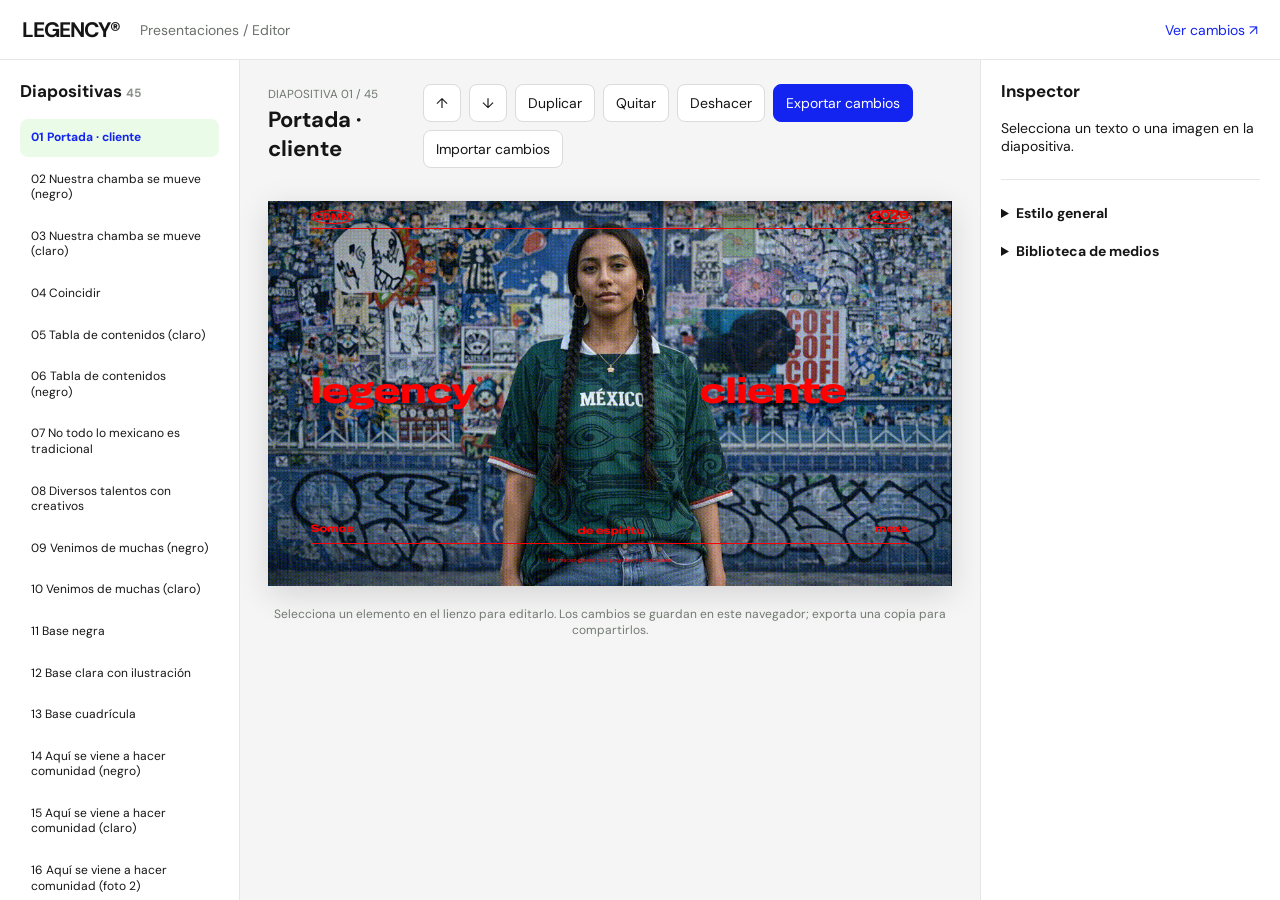
==== editor.html @ 99b6f5e7 "Publicar base de presentaciones Legency" ====
<!doctype html>
<html lang="es"><head><meta charset="utf-8"><meta name="viewport" content="width=device-width,initial-scale=1"><title>Editor · Legency Presentaciones</title><link rel="stylesheet" href="src/slide.css"><link rel="stylesheet" href="src/editor.css"></head>
<body><header><strong>LEGENCY®</strong><span>Presentaciones / Editor</span><a href="./?preview=1">Ver cambios ↗</a></header>
<main><aside><h1>Diapositivas <small id="count"></small></h1><nav id="slides"></nav></aside>
<section class="work"><div class="top"><div><small id="slide-no"></small><h2 id="slide-name"></h2></div><div class="actions"><button id="up" title="Subir esta diapositiva">↑</button><button id="down" title="Bajar esta diapositiva">↓</button><button id="duplicate">Duplicar</button><button id="remove">Quitar</button><button id="undo">Deshacer</button><button id="export">Exportar cambios</button><label class="button">Importar cambios<input id="import" type="file" accept="application/json" hidden></label></div></div><div id="canvas"></div><p class="hint">Selecciona un elemento en el lienzo para editarlo. Los cambios se guardan en este navegador; exporta una copia para compartirlos.</p></section>
<aside class="inspector"><h2>Inspector</h2><div id="fields"><p>Selecciona un texto o una imagen.</p></div><hr><details><summary>Estilo general</summary><div id="theme-fields"></div></details><details><summary>Biblioteca de medios</summary><div id="library"></div></details></aside></main>
<script type="module" src="src/editor.js"></script></body></html>
---- src/slide.css ----
/* Lienzo de diapositiva. Independiente del visor: también lo usan la vista general y las herramientas. */

.slide {
  position: relative;
  width: 100%;
  aspect-ratio: 16 / 9;
  overflow: hidden;
  container-type: inline-size;
  --pt: calc(100cqw / 720);
  color: var(--c-ink);
  isolation: isolate;
  font-kerning: normal;
  -webkit-font-smoothing: antialiased;
  text-rendering: geometricPrecision;
}

.slide .el {
  position: absolute;
  box-sizing: border-box;
  margin: 0;
}

/* Texto: seleccionable, nunca rasterizado. El texto puede rebasar su caja, como en el original. */
.slide .el-text {
  display: flex;
  flex-direction: column;
  justify-content: flex-start;
  overflow: visible;
  overflow-wrap: normal;
  font-synthesis: none;
}
.slide .el-text .txt { min-width: 0; }
.slide .mk {
  background: var(--mk-bg, var(--c-green));
  color: var(--mk-fg, inherit);
  padding: var(--mk-pad, 0 calc(var(--pt) * 1.2));
  -webkit-box-decoration-break: clone;
  box-decoration-break: clone;
}
.slide .acc { color: var(--acc, var(--c-green)); font-weight: var(--acc-w, inherit); }
.slide .txt p { margin: 0; }
.slide .txt p + p { margin-top: var(--pgap, 0); }
.slide .txt sup { font-size: 0.32em; vertical-align: 1.6em; line-height: 0; }
.slide .lf-bg, .slide .lf-text { grid-area: 1 / 1; }
.slide .txt:has(> .lf-bg) { display: grid; }
.slide .lf-bg, .slide .lf-bg .acc, .slide .lf-bg .mk { color: transparent; user-select: none; }
.slide .lf-text .line-fill { background: none; }
.slide .line-fill {
  background: var(--lf-bg);
  padding: 0 var(--lf-pad, calc(var(--pt) * 2));
  -webkit-box-decoration-break: clone;
  box-decoration-break: clone;
}

.slide .el-media { overflow: hidden; }
.slide .el-media img,
.slide .el-media video {
  display: block;
  width: 100%;
  height: 100%;
  user-select: none;
}
.slide .el-media.is-missing {
  display: grid;
  place-items: center;
  text-align: center;
  background:
    repeating-linear-gradient(135deg, rgb(255 255 255 / 0.06) 0 calc(var(--pt) * 6), transparent 0 calc(var(--pt) * 12)),
    #2a2a2a;
  color: #bdbdbd;
  font: 400 calc(var(--pt) * 9) / 1.3 var(--f-sans);
  align-content: var(--missing-align, center);
  padding-block: calc(var(--pt) * 14);
  outline: calc(var(--pt) * 1) dashed #6b6b6b;
  outline-offset: calc(var(--pt) * -6);
}
.slide .el-media.is-missing b { color: #fff; font-weight: 700; }

.slide .el-link { position: absolute; inset: 0; }
.slide .el-link:focus-visible { outline: 2px solid var(--c-green); outline-offset: 2px; }
---- src/editor.css ----
@import url('https://fonts.googleapis.com/css2?family=DM+Sans:wght@400;500;600;700&display=swap');
*{box-sizing:border-box}body{margin:0;background:#f4f5f4;color:#151515;font:14px 'DM Sans',sans-serif}button,.button,input,textarea,select{font:inherit}button,.button{cursor:pointer;border:1px solid #d9dcd9;border-radius:8px;padding:9px 12px;background:#fff;color:#151515}button:hover,.button:hover{border-color:#1424f0}header{height:60px;display:flex;align-items:center;gap:20px;padding:0 22px;background:#fff;border-bottom:1px solid #e4e7e4}header strong{font-size:21px;letter-spacing:-1px}header span{color:#6b706b}header a{margin-left:auto;color:#1424f0;text-decoration:none}main{display:grid;grid-template-columns:240px minmax(0,1fr) 300px;min-height:calc(100vh - 60px)}aside{background:#fff;padding:20px;overflow:auto;max-height:calc(100vh - 60px)}aside:first-child{border-right:1px solid #e4e7e4}.inspector{border-left:1px solid #e4e7e4}h1,h2{font-size:17px;margin:0 0 17px}h1 small{font-size:12px;color:#8b908b}#slides{display:grid;gap:4px}#slides button{width:100%;text-align:left;border:0;background:transparent;padding:11px;font-size:12px;line-height:1.3}#slides button.active{background:#eafce7;color:#1424f0;font-weight:700}.work{padding:24px 28px;min-width:0}.top{display:flex;align-items:start;justify-content:space-between;gap:12px}.top h2{font-size:22px;margin:3px 0 18px}.top small{color:#6d756d}.actions{display:flex;gap:8px;flex-wrap:wrap}.actions #export{background:#1424f0;color:#fff;border-color:#1424f0}#canvas{width:min(100%,1000px);aspect-ratio:16/9;margin:20px auto;background:#e3e3e3;box-shadow:0 8px 30px #0002;position:relative;overflow:hidden}#canvas .slide{width:100%;height:100%}#canvas .el{cursor:pointer}#canvas .el.selected{outline:2px solid #42ef35;outline-offset:2px}.hint{color:#747a74;text-align:center;font-size:12px}label.field{display:block;margin:16px 0 4px;font-size:11px;text-transform:uppercase;letter-spacing:.07em;color:#626862}input[type=text],input[type=number],textarea,select{display:block;width:100%;padding:9px;border:1px solid #d8ddd8;border-radius:6px;background:#fff;color:#111}textarea{min-height:115px;resize:vertical}input[type=file]{width:100%;font-size:12px}small.note{display:block;color:#737973;margin:8px 0;line-height:1.5}details{margin-top:20px}summary{cursor:pointer;font-weight:700}hr{border:0;border-top:1px solid #e4e8e4;margin:24px 0}.media-row{display:flex;align-items:center;gap:9px;margin:10px 0;font-size:12px}.media-row img{width:45px;height:35px;object-fit:cover;background:#eee}.media-row span{flex:1;overflow:hidden;text-overflow:ellipsis}#library{max-height:360px;overflow:auto}@media(max-width:1050px){main{grid-template-columns:180px minmax(0,1fr)}.inspector{grid-column:1/-1;max-height:none;border-left:0;border-top:1px solid #ddd}.work{padding:16px}}@media(max-width:650px){main{display:block}aside:first-child{max-height:180px}.top{display:block}.actions{margin-bottom:10px}}
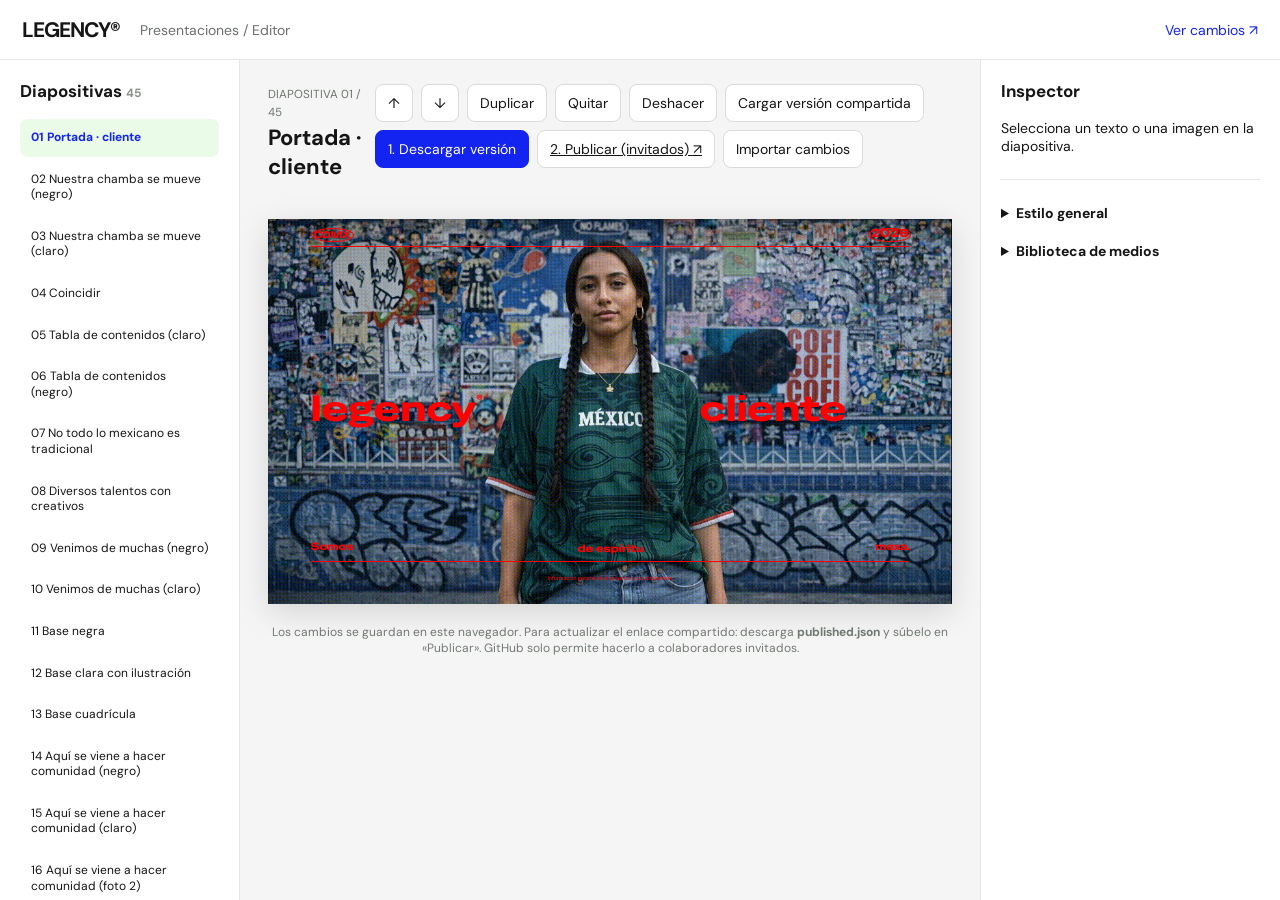
==== commit 56393804: "Actualizar editor público y portada original" ====
--- a/editor.html
+++ b/editor.html
@@ -2,6 +2,6 @@
 <html lang="es"><head><meta charset="utf-8"><meta name="viewport" content="width=device-width,initial-scale=1"><title>Editor · Legency Presentaciones</title><link rel="stylesheet" href="src/slide.css"><link rel="stylesheet" href="src/editor.css"></head>
 <body><header><strong>LEGENCY®</strong><span>Presentaciones / Editor</span><a href="./?preview=1">Ver cambios ↗</a></header>
 <main><aside><h1>Diapositivas <small id="count"></small></h1><nav id="slides"></nav></aside>
-<section class="work"><div class="top"><div><small id="slide-no"></small><h2 id="slide-name"></h2></div><div class="actions"><button id="up" title="Subir esta diapositiva">↑</button><button id="down" title="Bajar esta diapositiva">↓</button><button id="duplicate">Duplicar</button><button id="remove">Quitar</button><button id="undo">Deshacer</button><button id="export">Exportar cambios</button><label class="button">Importar cambios<input id="import" type="file" accept="application/json" hidden></label></div></div><div id="canvas"></div><p class="hint">Selecciona un elemento en el lienzo para editarlo. Los cambios se guardan en este navegador; exporta una copia para compartirlos.</p></section>
+<section class="work"><div class="top"><div><small id="slide-no"></small><h2 id="slide-name"></h2></div><div class="actions"><button id="up" title="Subir esta diapositiva">↑</button><button id="down" title="Bajar esta diapositiva">↓</button><button id="duplicate">Duplicar</button><button id="remove">Quitar</button><button id="undo">Deshacer</button><button id="reset">Cargar versión compartida</button><button id="export">1. Descargar versión</button><a class="button" href="https://github.com/legencymx/legency-presentaciones-web/upload/main" target="_blank" rel="noopener">2. Publicar (invitados) ↗</a><label class="button">Importar cambios<input id="import" type="file" accept="application/json" hidden></label></div></div><div id="canvas"></div><p class="hint">Los cambios se guardan en este navegador. Para actualizar el enlace compartido: descarga <b>published.json</b> y súbelo en «Publicar». GitHub solo permite hacerlo a colaboradores invitados.</p></section>
 <aside class="inspector"><h2>Inspector</h2><div id="fields"><p>Selecciona un texto o una imagen.</p></div><hr><details><summary>Estilo general</summary><div id="theme-fields"></div></details><details><summary>Biblioteca de medios</summary><div id="library"></div></details></aside></main>
 <script type="module" src="src/editor.js"></script></body></html>
